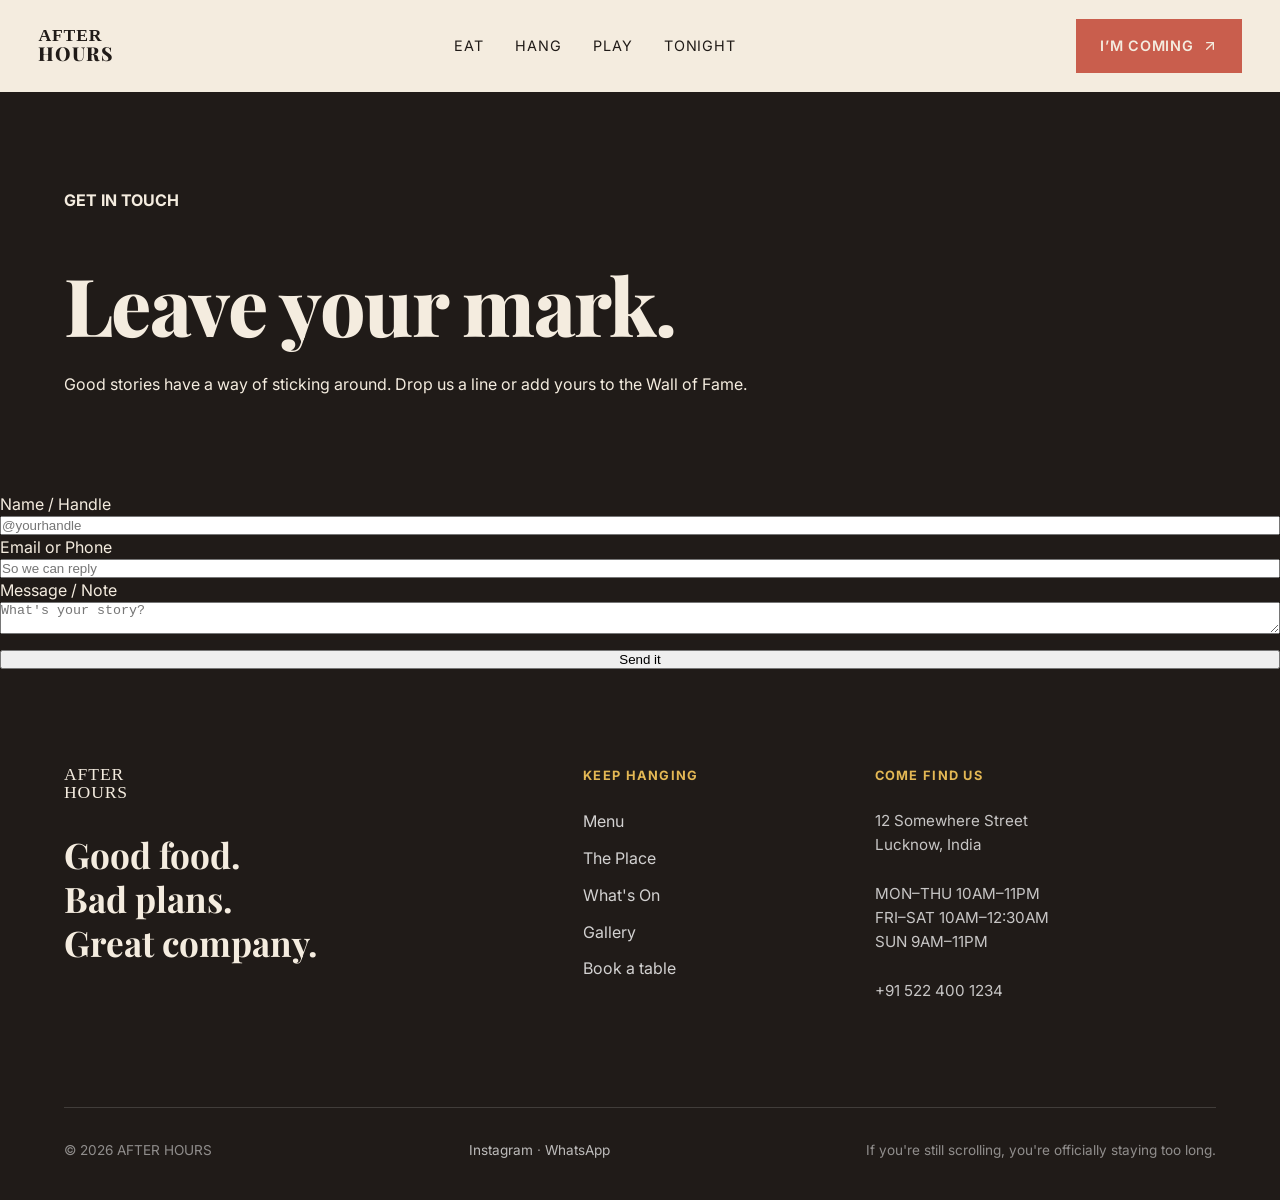
==== contact.html @ 11e53a4d "Initial commit" ====
<!DOCTYPE html>
<html lang="en">
<head>
  <meta charset="UTF-8">
  <meta name="viewport" content="width=device-width, initial-scale=1.0">
  <title>Contact | Midnight Vibes</title>
  <link rel="stylesheet" href="styles.css">
  <script src="components.js" defer></script>
  <script src="script.js" defer></script>
</head>
<body>

  <!-- Navigation -->
  <site-header></site-header>

  <!-- Header -->
  <section class="contact-header">
    <h4 class="section-title">GET IN TOUCH</h4>
    <h1>Leave your mark.</h1>
    <p>Good stories have a way of sticking around. Drop us a line or add yours to the Wall of Fame.</p>
  </section>

  <!-- Contact Form -->
  <div class="container">
    <form class="contact-form">
      <div class="form-group">
        <label for="name">Name / Handle</label>
        <input type="text" id="name" class="form-control" placeholder="@yourhandle" required>
      </div>
      
      <div class="form-group">
        <label for="contact-info">Email or Phone</label>
        <input type="text" id="contact-info" class="form-control" placeholder="So we can reply" required>
      </div>
      
      <div class="form-group">
        <label for="message">Message / Note</label>
        <textarea id="message" class="form-control" placeholder="What's your story?" required></textarea>
      </div>
      
      <button type="submit" class="btn btn-primary" style="width: 100%; margin-top: 1rem;">Send it</button>
    </form>
  </div>

  <!-- Footer -->
  <site-footer></site-footer>
</body>
</html>
---- styles.css ----
@import url('https://fonts.googleapis.com/css2?family=Inter:wght@400;500;600;700&family=Playfair+Display:ital,wght@0,400;0,600;0,800;1,400;1,600;1,800&family=Caveat:wght@600&display=swap');

:root {
  --bg-dark: #201b18;
  --bg-cream: #f4ecdf;
  --color-red: #c95e4d;
  --color-yellow: #e4b854;
  --text-light: #f4ecdf;
  --text-dark: #201b18;
  --text-muted-dark: #7a7065;
  --text-muted-light: #9e9185;

  --font-serif: 'Playfair Display', serif;
  --font-sans: 'Inter', sans-serif;
  --font-hand: 'Caveat', cursive;
}

* {
  box-sizing: border-box;
  margin: 0;
  padding: 0;
}

body {
  font-family: var(--font-sans);
  background-color: var(--bg-dark);
  color: var(--text-light);
  line-height: 1.5;
  overflow-x: hidden;
}

a {
  text-decoration: none;
  color: inherit;
}

/* Typography */
h1,
h2,
h3 {
  font-family: var(--font-serif);
  line-height: 1.1;
}

h1 {
  font-size: 5rem;
  letter-spacing: -0.02em;
  margin-bottom: 1.5rem;
  font-weight: 800;
}

h2 {
  font-size: 3.5rem;
  font-weight: 800;
}

em {
  color: var(--color-red);
  font-style: italic;
}

.eyebrow {
  font-family: var(--font-sans);
  font-size: 0.8rem;
  font-weight: 700;
  letter-spacing: 0.1em;
  text-transform: uppercase;
  margin-bottom: 1rem;
}

.eyebrow.yellow {
  color: var(--color-yellow);
}

/* Buttons */
.button {
  display: inline-flex;
  align-items: center;
  justify-content: center;
  gap: 0.5rem;
  padding: 1rem 1.5rem;
  font-weight: 600;
  font-size: 0.9rem;
  text-transform: uppercase;
  letter-spacing: 0.05em;
  transition: all 0.3s ease;
  cursor: pointer;
  border: none;
}

.button-red {
  background-color: var(--color-red);
  color: var(--text-light);
}

.button-red:hover {
  background-color: #a84b3d;
}

.button-yellow {
  background-color: var(--color-yellow);
  color: var(--text-dark);
}

.button-yellow:hover {
  background-color: #c99f43;
}

.button-outline {
  background-color: transparent;
  color: var(--text-light);
  border: 1px solid rgba(244, 236, 223, 0.3);
}

.button-outline:hover {
  border-color: var(--text-light);
}

.underlined-link {
  display: inline-flex;
  align-items: center;
  gap: 0.5rem;
  font-weight: 600;
  text-transform: uppercase;
  letter-spacing: 0.05em;
  border-bottom: 1px solid currentColor;
  padding-bottom: 0.2rem;
  margin-top: 1.5rem;
}

/* Reusable Components */
site-header,
site-footer {
  display: block;
  width: 100%;
}

/* Navigation */
.nav {
  display: flex;
  justify-content: space-between;
  align-items: center;
  padding: 1.2rem 3%;
  background-color: var(--bg-cream);
  color: var(--text-dark);

  top: 0;
  z-index: 100;
}

.logo {
  font-weight: 800;
  font-size: 1.1rem;
  line-height: 1;
  letter-spacing: 0.05em;
  font-family: serif;
}

.logo2 {
  font-weight: 1600;
  font-size: 1.2rem;
  line-height: 1;
  letter-spacing: 0.05em;
  font-family: var(--font-serif);
}

.nav-links {
  display: flex;
  gap: 2rem;
}

.nav-links a {
  font-size: 0.9rem;
  font-weight: 400;
  text-transform: uppercase;
  letter-spacing: 0.05em;
}

.nav-links a:hover {
  color: var(--color-red);
}

.mobile-toggle {
  display: none;
}

/* Sections */
section {
  padding: 6rem 5%;
}

.cream-section {
  background-color: var(--bg-cream);
  color: var(--text-dark);
}

.dark-section {
  background-color: var(--bg-dark);
  color: var(--text-light);
}

.section-title {
  margin-bottom: 3rem;
}

/* Hero Section */
.noticeboard-hero {
  display: grid;
  grid-template-columns: 1.2fr 1fr;
  gap: 4rem;
  align-items: center;
  position: relative;
  min-height: 90vh;
}

.hero-photo {
  position: relative;
  background: white;
  padding: 1rem;
  padding-bottom: 4rem;
  box-shadow: -15px 15px 0 var(--color-red);
  transform: rotate(-2deg);
}

.hero-photo img {
  width: 100%;
  height: 60vh;
  object-fit: cover;
  filter: grayscale(100%) contrast(1.2);
}

.scribble {
  font-family: var(--font-hand);
  color: var(--color-yellow);
  font-size: 2.5rem;
  position: absolute;
  top: 2rem;
  left: 2rem;
  transform: rotate(-10deg);
}

.receipt-sticker {
  position: absolute;
  top: 2rem;
  right: 2rem;
  background: var(--bg-cream);
  color: var(--text-dark);
  padding: 1rem;
  text-align: center;
  font-family: var(--font-sans);
  font-size: 0.8rem;
  font-weight: 600;
  box-shadow: 2px 2px 10px rgba(0, 0, 0, 0.2);
  transform: rotate(5deg);
}

.receipt-sticker b {
  font-family: var(--font-serif);
  font-size: 2rem;
  line-height: 1;
}

.hero-tape {
  position: absolute;
  bottom: 2rem;
  left: -2rem;
  background: var(--color-yellow);
  color: var(--text-dark);
  padding: 0.5rem 1rem;
  font-weight: 800;
  font-size: 0.8rem;
  transform: rotate(-3deg);
  box-shadow: 1px 1px 3px rgba(0, 0, 0, 0.3);
}

.hero-copy {
  position: relative;
}

.hero-sub {
  font-size: 1.2rem;
  color: var(--text-muted-light);
  margin-bottom: 2.5rem;
}

.hero-actions {
  display: flex;
  gap: 1rem;
  margin-bottom: 3rem;
}

.receipt-line {
  font-family: var(--font-serif);
  font-size: 1.35rem;
  color: var(--text-muted-light);
  border-top: 1px dashed var(--text-muted-light);
  border-bottom: 1px dashed var(--text-muted-light);
  padding: 1rem 0;
  line-height: 1.8;
}

.receipt-line b {
  color: var(--color-yellow);
}

.hero-scroll {
  position: absolute;
  bottom: 2rem;
  left: 5%;
  font-size: 0.75rem;
  font-weight: 700;
  letter-spacing: 0.1em;
  color: var(--color-red);
}

/* Cream Section: Place Now */
.physical-heading {
  position: relative;
  display: flex;
  align-items: flex-start;
  gap: 2rem;
}

.table-number {
  font-family: var(--font-serif);
  font-size: 5rem;
  font-weight: 800;
  color: var(--color-red);
  line-height: 1;
}

.sticker-tag {
  position: absolute;
  right: 0;
  top: 0;
  background: var(--color-yellow);
  color: var(--text-dark);
  padding: 0.6rem 1rem;
  font-family: var(--font-sans);
  font-size: 0.75rem;
  font-weight: 800;
  letter-spacing: 0.05em;
  line-height: 1.2;
  transform: rotate(-3deg);
  box-shadow: 3px 3px 0 var(--text-dark);
  border: 1.5px solid var(--text-dark);
  text-align: left;
  text-transform: uppercase;
}

.place-strip {
  position: relative;
  margin-top: 3rem;
  display: flex;
  align-items: stretch;
  border: 1.5px solid var(--text-dark);
  background: white;
  min-height: 480px;
}

.place-strip-photo {
  width: 62%;
  min-height: 480px;
}

.place-strip-photo img {
  width: 100%;
  height: 100%;
  object-fit: cover;
  filter: grayscale(100%) contrast(1.1);
  display: block;
}

.place-strip-card {
  position: absolute;
  right: 0;
  bottom: 0;
  width: 52%;
  background-color: var(--color-red);
  color: white;
  padding: 3.5rem 3rem 2.5rem;
  box-shadow: -10px -10px 30px rgba(0, 0, 0, 0.1);
  z-index: 2;
}

.place-strip-card p {
  font-family: var(--font-serif);
  font-size: 1.5rem;
  font-weight: 700;
  line-height: 1.35;
  margin-bottom: 3rem;
  color: white;
}

.place-card-link {
  display: flex;
  align-items: center;
  gap: 0.5rem;
  color: white;
  font-family: var(--font-sans);
  font-size: 0.8rem;
  font-weight: 800;
  letter-spacing: 0.05em;
  text-transform: uppercase;
  border-top: 1px solid rgba(255, 255, 255, 0.35);
  padding-top: 1.25rem;
  width: 100%;
  transition: opacity 0.2s ease;
}

.place-card-link:hover {
  opacity: 0.85;
}

@media (max-width: 900px) {
  .place-strip {
    flex-direction: column;
    border: none;
    min-height: auto;
  }

  .place-strip-photo {
    width: 100%;
    min-height: 320px;
  }

  .place-strip-card {
    position: relative;
    width: 100%;
    padding: 2.5rem 2rem;
  }
}

/* Dark Section: Pick Spot */
.mood-grid {
  display: grid;
  grid-template-columns: repeat(3, 1fr);
  gap: 2rem;
}

.mood {
  position: relative;
  overflow: hidden;
  border-radius: 16px;
  border: 1px solid rgba(244, 236, 223, 0.15);
  min-height: 380px;
  display: flex;
  flex-direction: column;
  justify-content: flex-end;
  transition: all 0.4s cubic-bezier(0.16, 1, 0.3, 1);
  box-shadow: 0 10px 30px rgba(0, 0, 0, 0.5);
  cursor: pointer;
}

.mood-bg {
  position: absolute;
  inset: 0;
  background-image: var(--spot-bg);
  background-size: cover;
  background-position: center;
  transition: transform 0.6s cubic-bezier(0.16, 1, 0.3, 1), filter 0.4s ease;
  filter: brightness(0.6) saturate(1.1);
}

.mood-overlay {
  position: absolute;
  inset: 0;
  background: linear-gradient(180deg,
      rgba(18, 16, 15, 0.25) 0%,
      rgba(18, 16, 15, 0.75) 50%,
      rgba(18, 16, 15, 0.95) 100%);
  transition: background 0.4s ease;
}

.mood:hover {
  border-color: var(--color-red);
  transform: translateY(-8px);
  box-shadow: 0 20px 45px rgba(224, 60, 49, 0.3), 0 0 25px rgba(224, 60, 49, 0.2);
}

.mood:hover .mood-bg {
  transform: scale(1.08);
  filter: brightness(0.75) saturate(1.25);
}

.mood:hover .mood-overlay {
  background: linear-gradient(180deg,
      rgba(18, 16, 15, 0.15) 0%,
      rgba(18, 16, 15, 0.65) 45%,
      rgba(18, 16, 15, 0.92) 100%);
}

.mood-content {
  position: relative;
  z-index: 2;
  padding: 3rem 2rem 2rem;
  display: flex;
  flex-direction: column;
  height: 100%;
  justify-content: flex-end;
}

.spot-mark {
  font-family: var(--font-serif);
  font-size: 3.5rem;
  font-weight: 700;
  color: var(--color-yellow);
  position: absolute;
  top: 1.2rem;
  right: 1.5rem;
  opacity: 0.85;
  text-shadow: 0 2px 10px rgba(0, 0, 0, 0.8);
  line-height: 1;
}

.mood h3 {
  font-size: 1.75rem;
  margin-bottom: 0.75rem;
  color: var(--text-light);
  font-family: var(--font-serif);
  text-shadow: 0 2px 8px rgba(0, 0, 0, 0.8);
}

.mood p {
  color: rgba(244, 236, 223, 0.85);
  margin-bottom: 1.75rem;
  font-size: 0.95rem;
  line-height: 1.5;
  min-height: unset;
  text-shadow: 0 1px 4px rgba(0, 0, 0, 0.9);
}

.text-link {
  font-weight: 700;
  font-size: 0.85rem;
  text-transform: uppercase;
  letter-spacing: 0.08em;
  color: var(--color-yellow);
  display: inline-flex;
  align-items: center;
  gap: 0.5rem;
  transition: all 0.3s ease;
  text-shadow: 0 1px 4px rgba(0, 0, 0, 0.9);
}

.mood:hover .text-link svg {
  transform: translateX(6px);
}

/* Cream Section: Menu Feature */
.menu-feature {
  padding: 6rem 5%;
}

.menu-intro-row {
  display: flex;
  justify-content: space-between;
  align-items: flex-start;
  margin-bottom: 4rem;
}

.receipt-note-paper {
  background: #fdfbf7;
  padding: 1.5rem 2rem;
  box-shadow: 4px 6px 20px rgba(0, 0, 0, 0.06);
  transform: rotate(-3deg);
  border: 1px solid rgba(32, 27, 24, 0.08);
  font-family: var(--font-hand);
  font-size: 1.3rem;
  color: var(--text-dark);
  line-height: 1.5;
  min-width: 220px;
}

.receipt-note-paper p {
  margin-bottom: 0.3rem;
}

.receipt-note-total {
  font-family: var(--font-sans);
  font-size: 0.8rem;
  font-weight: 800;
  border-top: 1px dashed rgba(32, 27, 24, 0.2);
  padding-top: 0.5rem;
  margin-top: 0.5rem;
  letter-spacing: 0.05em;
}

.dish-grid {
  display: grid;
  grid-template-columns: repeat(4, 1fr);
  gap: 2rem;
  align-items: flex-start;
  margin-bottom: 4rem;
}

.dish-0 {
  margin-top: 0;
}

.dish-1 {
  margin-top: 4rem;
}

.dish-2 {
  margin-top: -1rem;
}

.dish-3 {
  margin-top: 5rem;
}

.dish {
  display: flex;
  flex-direction: column;
  color: var(--text-dark);
  text-decoration: none;
  transition: transform 0.3s ease;
}

.dish:hover {
  transform: translateY(-5px);
}

.dish-photo {
  position: relative;
  height: 260px;
  width: 100%;
  margin-bottom: 1.2rem;
  overflow: hidden;
  border: 1px solid rgba(32, 27, 24, 0.1);
}

.dish-photo img {
  width: 100%;
  height: 100%;
  object-fit: cover;
  display: block;
}

.dish-photo img.grayscale {
  filter: grayscale(100%);
}

.dish-num {
  position: absolute;
  top: 0.6rem;
  left: 0.6rem;
  background: var(--color-yellow);
  color: var(--text-dark);
  font-family: var(--font-sans);
  font-size: 0.75rem;
  font-weight: 800;
  padding: 0.3rem 0.6rem;
  z-index: 2;
  border: 1px solid var(--text-dark);
}

.dish-meta {
  display: flex;
  justify-content: space-between;
  align-items: baseline;
  margin-bottom: 0.4rem;
}

.dish-meta h3 {
  font-family: var(--font-serif);
  font-size: 1.15rem;
  font-weight: 800;
  text-transform: uppercase;
  margin: 0;
  color: var(--text-dark);
}

.dish-meta strong {
  font-family: var(--font-sans);
  font-size: 0.9rem;
  font-weight: 700;
}

.dish-info p {
  color: var(--text-muted-dark);
  font-size: 0.85rem;
  font-style: italic;
  margin-bottom: 0.8rem;
}

.dish-arrow {
  color: var(--color-red);
  font-weight: 700;
  font-size: 1.1rem;
}

@media (max-width: 1024px) {
  .dish-grid {
    grid-template-columns: repeat(2, 1fr);
  }

  .dish-0,
  .dish-1,
  .dish-2,
  .dish-3 {
    margin-top: 0;
  }
}

.dish-meta h3 {
  font-family: var(--font-sans);
  font-size: 1.1rem;
  font-weight: 700;
}

.dish-meta strong {
  font-weight: 700;
  color: var(--color-red);
}

.dish p {
  color: var(--text-muted-dark);
  font-size: 0.9rem;
  margin-bottom: 1rem;
}

.dish-arrow {
  color: var(--color-yellow);
  font-weight: 700;
  font-size: 1.2rem;
  position: absolute;
  top: 1rem;
  right: 1rem;
  opacity: 0;
  transition: opacity 0.3s ease;
}

.dish:hover .dish-arrow {
  opacity: 1;
}

/* Dark Section: Table Story */
.table-story {
  display: grid;
  grid-template-columns: 1fr 1.2fr;
  gap: 4rem;
  align-items: center;
}

.table-photo {
  position: relative;
}

.table-photo img {
  width: 100%;
  height: 500px;
  object-fit: cover;
  filter: grayscale(100%);
  border: 1px solid rgba(244, 236, 223, 0.2);
}

.table-labels {
  position: absolute;
  top: 0;
  left: -2rem;
  display: flex;
  flex-direction: column;
  gap: 1rem;
  transform: rotate(-2deg);
}

.table-labels span {
  background: var(--color-yellow);
  color: var(--text-dark);
  padding: 0.5rem 1rem;
  font-weight: 800;
  font-size: 0.75rem;
  text-transform: uppercase;
  box-shadow: 2px 2px 0 var(--color-red);
}

/* Tonight Strip */
.tonight-strip {
  background-color: var(--color-red);
  color: var(--text-light);
  display: flex;
  justify-content: space-between;
  align-items: center;
  padding: 4rem 5%;
  flex-wrap: wrap;
  gap: 2rem;
}

.tonight-strip .eyebrow {
  color: var(--text-dark);
}

.tonight-list {
  display: flex;
  gap: 3rem;
}

.tonight-list span {
  display: flex;
  flex-direction: column;
  font-size: 0.9rem;
}

.tonight-list b {
  font-size: 1.2rem;
  font-family: var(--font-serif);
  margin-bottom: 0.2rem;
}

/* Yellow Section / People Section */
.yellow-section {
  background-color: var(--color-yellow);
  color: var(--text-dark);
}

.people-section {
  display: grid;
  grid-template-columns: 1fr 1.4fr;
  gap: 3rem;
  align-items: center;
  padding: 4rem 5%;
  position: relative;
  min-height: 420px;
}

.people-copy h2 {
  font-size: 3.8rem;
  margin-bottom: 1rem;
}

.people-copy p {
  font-size: 1rem;
  color: rgba(32, 27, 24, 0.8);
  margin-bottom: 1.5rem;
  max-width: 360px;
}

.notes-wall {
  position: relative;
  display: grid;
  grid-template-columns: 1fr 1fr;
  gap: 1rem;
  min-height: 300px;
  align-items: start;
}

.note {
  position: relative;
  padding: 1.2rem 1.4rem;
  width: 220px;
  min-height: 135px;
  box-shadow: 4px 6px 15px rgba(0, 0, 0, 0.12);
  transition: box-shadow 0.2s ease;
  cursor: grab;
  user-select: none;
  display: flex;
  flex-direction: column;
  justify-content: space-between;
}

.note:active {
  cursor: grabbing;
  z-index: 30 !important;
  box-shadow: 8px 12px 25px rgba(0, 0, 0, 0.2);
}

.note b {
  font-family: var(--font-sans);
  font-size: 0.75rem;
  font-weight: 800;
  letter-spacing: 0.05em;
  text-transform: uppercase;
  display: block;
  margin-bottom: 0.5rem;
}

.note span {
  font-family: var(--font-hand);
  font-size: 1.3rem;
  line-height: 1.25;
}

.note-red {
  background: var(--color-red);
  color: white;
  transform: rotate(-3deg);
  grid-column: 1;
}

.note-green {
  background: #74816c;
  color: white;
  transform: rotate(2deg);
  grid-column: 1;
  margin-left: 50px;
  margin-top: -15px;
}

.note-cream {
  background: #f7f4ee;
  color: var(--text-dark);
  transform: rotate(-2deg);
  grid-column: 2;
  margin-left: 30px;
  margin-top: -10px;
}

.note-dark {
  background: var(--bg-dark);
  color: white;
  transform: rotate(3deg);
  grid-column: 2;
  margin-left: 10px;
  margin-top: -25px;
}

/* CTA Section: Still Here */
.cta-section {
  text-align: center;
  padding: 7rem 5%;
  background-color: var(--bg-dark);
  color: var(--text-light);
}

.cta-content {
  max-width: 600px;
  margin: 0 auto;
}

.cta-content h2 {
  font-size: 4.5rem;
  margin-bottom: 2.5rem;
  line-height: 1.1;
}

.cta-button {
  display: inline-flex;
  align-items: center;
  gap: 0.5rem;
  padding: 1rem 2.2rem;
  font-weight: 800;
  letter-spacing: 0.05em;
  font-size: 0.85rem;
  background-color: var(--color-yellow);
  color: var(--text-dark);
  text-transform: uppercase;
  transition: transform 0.2s ease, background-color 0.2s ease;
}

.cta-button:hover {
  transform: translateY(-2px);
  background-color: #ebd169;
}

/* Page Intro */
.page-intro {
  background-color: var(--bg-dark);
  color: var(--text-light);
  padding: 6rem 5% 3.5rem;
}

.page-intro h1 {
  font-size: 4.5rem;
  line-height: 1.1;
  margin-bottom: 0;
}

/* Page Body */
.page-body {
  background-color: var(--bg-cream);
  color: var(--text-dark);
  padding: 4rem 5%;
  position: relative;
}

/* Menu Receipt */
.menu-receipt {
  position: absolute;
  top: -2rem;
  left: 5%;
  background: white;
  color: var(--color-red);
  font-family: var(--font-sans);
  font-weight: 700;
  font-size: 1.2rem;
  padding: 1.5rem 2rem;
  transform: rotate(-2deg);
  box-shadow: 0 10px 30px rgba(0, 0, 0, 0.1);
  z-index: 10;
}

.menu-receipt span {
  font-size: 0.7rem;
  letter-spacing: 0.05em;
  font-weight: 600;
}

/* Filter Row */
.filter-row {
  display: flex;
  gap: 1rem;
  flex-wrap: wrap;
  margin-top: 4rem;
  margin-bottom: 3rem;
}

.filter-row button {
  background: transparent;
  border: 1px solid rgba(32, 27, 24, 0.1);
  padding: 0.8rem 1.5rem;
  font-family: var(--font-sans);
  font-size: 0.85rem;
  font-weight: 600;
  text-transform: uppercase;
  letter-spacing: 0.05em;
  color: var(--text-muted-dark);
  cursor: pointer;
  transition: all 0.3s ease;
}

.filter-row button:hover {
  border-color: var(--color-red);
  color: var(--color-red);
}

.filter-row button.active {
  background: var(--color-red);
  border-color: var(--color-red);
  color: white;
}

/* Full Menu Grid */
.full-menu-grid {
  display: grid;
  grid-template-columns: repeat(4, 1fr);
  gap: 2rem;
}

.menu-item {
  display: flex;
  flex-direction: column;
}

.menu-item-art {
  height: 350px;
  margin-bottom: 1.5rem;
  position: relative;
  display: flex;
  align-items: center;
  justify-content: center;
  text-align: center;
  overflow: hidden;
}

.menu-photo-0 {
  background-image: url('assets/dish1.jpg');
  background-size: cover;
  background-position: center;
  filter: grayscale(100%);
}

.menu-photo-0::before {
  content: '';
  position: absolute;
  inset: 0;
  background: rgba(32, 27, 24, 0.6);
}

.menu-photo-1 {
  background-image: url('assets/dish2.jpg');
  background-size: cover;
  background-position: center;
  filter: grayscale(100%);
}

.menu-photo-1::before {
  content: '';
  position: absolute;
  inset: 0;
  background: rgba(32, 27, 24, 0.4);
}

.menu-photo-2 {
  background-color: #74816c;
}

.menu-photo-3 {
  background-color: #211d1a;
}

.menu-photo-label {
  font-family: var(--font-sans);
  font-size: 4rem;
  font-weight: 700;
  color: white;
  line-height: 1;
  text-transform: uppercase;
  word-break: break-word;
  padding: 1rem;
  position: relative;
  z-index: 2;
  text-align: left;
  width: 100%;
}

.menu-item p {
  color: var(--text-muted-dark);
  font-size: 0.9rem;
  font-style: italic;
  margin-bottom: 0.5rem;
}

.veg {
  font-size: 0.75rem;
  font-weight: 600;
  color: #74816c;
  text-transform: uppercase;
  letter-spacing: 0.05em;
}

@media (max-width: 1024px) {
  .full-menu-grid {
    grid-template-columns: repeat(2, 1fr);
  }
}

@media (max-width: 768px) {
  .page-intro h1 {
    font-size: 4rem;
  }

  .full-menu-grid {
    grid-template-columns: 1fr;
  }
}

/* The Place Page */
.hang-intro {
  display: grid;
  grid-template-columns: 1.2fr 1fr;
  gap: 4rem;
  align-items: center;
  margin-bottom: 6rem;
}

.hang-photo {
  position: relative;
}

.hang-photo img {
  width: 100%;
  height: 500px;
  object-fit: cover;
  filter: grayscale(100%) contrast(1.2);
  display: block;
  position: relative;
  z-index: 2;
}

.hang-photo::after {
  content: '';
  position: absolute;
  top: 2rem;
  left: -2rem;
  width: 100%;
  height: 100%;
  border: 1px solid var(--color-red);
  z-index: 1;
}

.hang-note {
  background: var(--color-yellow);
  padding: 4rem;
  color: var(--text-dark);
  transform: rotate(2deg);
  position: relative;
  z-index: 3;
  box-shadow: 10px 10px 30px rgba(0, 0, 0, 0.1);
  margin-left: -4rem;
}

.hang-note .scribble {
  color: var(--color-red);
  position: static;
  display: block;
  transform: none;
  font-size: 2.5rem;
  margin-bottom: 1.5rem;
}

.hang-note p {
  font-family: var(--font-serif);
  font-size: 1.5rem;
  font-weight: 600;
  line-height: 1.3;
  margin-bottom: 3rem;
}

.mini-receipt {
  background: white;
  padding: 1.5rem;
  font-family: var(--font-sans);
  font-size: 0.8rem;
  letter-spacing: 0.05em;
  transform: rotate(-3deg);
  box-shadow: 2px 2px 10px rgba(0, 0, 0, 0.05);
  line-height: 1.8;
}

.mini-receipt b {
  color: var(--color-red);
  font-size: 0.9rem;
}

.mini-receipt small {
  font-family: var(--font-hand);
  font-size: 1.1rem;
  color: var(--text-muted-dark);
  text-transform: none;
  letter-spacing: normal;
}

.hang-spots {
  display: grid;
  grid-template-columns: 1fr 1fr;
  border-top: 1px solid rgba(32, 27, 24, 0.1);
}

.hang-spot {
  display: flex;
  align-items: center;
  padding: 4rem 3rem;
  gap: 2rem;
  position: relative;
  border-bottom: 1px solid rgba(32, 27, 24, 0.1);
  transition: all 0.3s ease;
  cursor: pointer;
}

.hang-spot:nth-child(odd) {
  border-right: 1px solid rgba(32, 27, 24, 0.1);
}

.hang-spot-0 {
  background-color: var(--bg-cream);
}

.hang-spot-1 {
  background-color: var(--color-yellow);
}

.hang-spot-2 {
  background-color: var(--bg-cream);
}

.hang-spot-3 {
  background-color: #74816c;
  color: white;
}

.hang-spot:hover {
  transform: translateY(-5px);
  box-shadow: 0 10px 20px rgba(0, 0, 0, 0.05);
  z-index: 2;
}

.spot-number {
  font-family: var(--font-serif);
  font-size: 4rem;
  font-weight: 800;
  color: var(--color-red);
  line-height: 1;
}

.hang-spot div {
  flex-grow: 1;
}

.hang-spot h3 {
  font-family: var(--font-serif);
  font-size: 1.5rem;
  margin-bottom: 0.5rem;
}

.hang-spot p {
  font-size: 0.9rem;
  margin-bottom: 1.5rem;
  opacity: 0.8;
}

.hang-spot .eyebrow {
  margin-bottom: 0;
  font-size: 0.75rem;
}

.hang-spot svg {
  color: var(--color-red);
}

@media (max-width: 768px) {
  .hang-intro {
    grid-template-columns: 1fr;
    gap: 2rem;
  }

  .hang-note {
    margin-left: 0;
  }

  .hang-spots {
    grid-template-columns: 1fr;
  }

  .hang-spot:nth-child(odd) {
    border-right: none;
  }
}

/* Play / Tonight Pages */
.tonight-board {
  background: white;
  max-width: 960px;
  margin: 0 auto 3rem;
  box-shadow: 10px 10px 0 var(--color-red);
  position: relative;
  border: 1.5px solid var(--text-dark);
}

.board-header {
  background: var(--color-yellow);
  padding: 1.25rem 2.5rem;
  display: flex;
  justify-content: space-between;
  align-items: center;
  border-bottom: 1.5px solid var(--text-dark);
}

.board-header span {
  font-family: var(--font-sans);
  font-size: 0.75rem;
  font-weight: 800;
  letter-spacing: 0.1em;
  color: var(--text-dark);
}

.board-header b {
  color: var(--color-red);
  font-size: 0.75rem;
  letter-spacing: 0.05em;
  font-weight: 700;
}

.board-events {
  padding: 0 2.5rem;
}

.board-event {
  display: flex;
  align-items: center;
  padding: 1.75rem 0;
  border-bottom: 1px dashed rgba(32, 27, 24, 0.25);
  gap: 2rem;
}

.board-event:last-child {
  border-bottom: none;
}

.event-day {
  color: var(--color-red);
  font-weight: 700;
  font-size: 0.85rem;
  letter-spacing: 0.1em;
  width: 60px;
}

.board-event div {
  flex-grow: 1;
}

.board-event h3 {
  font-family: var(--font-serif);
  font-size: 1.6rem;
  margin-bottom: 0.25rem;
  color: var(--text-dark);
}

.board-event p {
  color: var(--text-muted-dark);
  font-size: 0.85rem;
  margin: 0;
}

.event-time {
  font-weight: 700;
  font-size: 0.85rem;
  color: var(--color-red);
  width: 60px;
  text-align: right;
}

.event-save {
  background: transparent;
  border: none;
  cursor: pointer;
  color: var(--text-dark);
  font-weight: 700;
  font-size: 0.8rem;
  border-bottom: 1.5px solid currentColor;
  padding-bottom: 0.15rem;
  width: auto;
  min-width: 70px;
  display: inline-flex;
  align-items: center;
  justify-content: flex-end;
  gap: 0.3rem;
  text-transform: uppercase;
}

.tonight-footnote {
  max-width: 960px;
  margin: 0 auto;
  display: flex;
  align-items: center;
  justify-content: space-between;
  padding-top: 2rem;
  position: relative;
}

.footnote-sticker {
  background: var(--color-yellow);
  color: var(--text-dark);
  padding: 0.6rem 1rem;
  font-family: var(--font-sans);
  font-size: 0.75rem;
  font-weight: 800;
  line-height: 1.3;
  letter-spacing: 0.05em;
  transform: rotate(-3deg);
  box-shadow: 2px 2px 6px rgba(0, 0, 0, 0.12);
  display: inline-block;
  text-transform: uppercase;
}

.tonight-footnote .scribble {
  color: var(--color-red);
  font-size: 1.8rem;
  position: relative;
  top: auto;
  left: auto;
  transform: rotate(-2deg);
}

@media (max-width: 768px) {
  .board-event {
    flex-wrap: wrap;
    gap: 1rem;
  }

  .event-day {
    width: 100%;
  }

  .event-time {
    text-align: left;
    width: auto;
  }

  .event-save {
    margin-left: auto;
  }

  .tonight-footnote {
    flex-direction: column;
    gap: 2rem;
    align-items: flex-start;
  }

  .tonight-footnote .scribble {
    position: static;
  }
}

/* Booking Page */
.booking-container {
  max-width: 800px;
  margin: 0 auto;
}

.booking-form {
  display: flex;
  flex-direction: column;
  gap: 3rem;
}

.form-row {
  display: grid;
  grid-template-columns: 1fr 1fr;
  gap: 3rem;
}

.form-group {
  display: flex;
  flex-direction: column;
}

.form-group .eyebrow {
  margin-bottom: 1rem;
}

.booking-form input,
.booking-form select,
.booking-form textarea {
  background: transparent;
  border: none;
  border-bottom: 1px solid rgba(32, 27, 24, 0.4);
  padding: 1rem 0;
  font-family: var(--font-sans);
  font-size: 1.2rem;
  font-weight: 500;
  color: var(--text-dark);
  outline: none;
  transition: border-color 0.3s ease;
  width: 100%;
}

.booking-form input:focus,
.booking-form select:focus,
.booking-form textarea:focus {
  border-bottom-color: var(--color-red);
}

.booking-form input::placeholder,
.booking-form textarea::placeholder {
  color: rgba(32, 27, 24, 0.4);
}

.booking-form textarea {
  resize: vertical;
  min-height: 100px;
}

.form-submit {
  width: 100%;
  justify-content: center;
  margin-top: 1rem;
}

.booking-success {
  text-align: center;
  padding: 4rem 2rem;
  background: white;
  border: 1px solid var(--color-red);
  box-shadow: 10px 10px 0 var(--color-red);
}

.booking-success h2 {
  font-size: 3rem;
  margin-bottom: 1rem;
}

.booking-success p {
  margin-bottom: 2rem;
  font-size: 1.2rem;
}

@media (max-width: 768px) {
  .form-row {
    grid-template-columns: 1fr;
    gap: 3rem;
  }
}

/* Footer */
footer {
  background-color: var(--bg-dark);
  color: var(--text-light);
  padding: 6rem 5% 2.5rem;
}

.footer-top {
  display: grid;
  grid-template-columns: 2fr 1fr 1.5fr;
  gap: 4rem;
  margin-bottom: 5rem;
}

.brand-col .logo {
  color: var(--text-light);
}

.brand-col .logo span {
  color: var(--text-light);
}

.footer-tagline {
  font-family: var(--font-serif);
  font-size: 2.2rem;
  font-weight: 700;
  line-height: 1.25;
  color: var(--text-light);
  margin-top: 2rem;
}

.footer-col .eyebrow {
  display: block;
  margin-bottom: 1.5rem;
  font-size: 0.8rem;
  letter-spacing: 0.1em;
}

.footer-col a {
  display: block;
  margin-bottom: 0.8rem;
  font-weight: 400;
  color: rgba(255, 255, 255, 0.8);
  transition: color 0.2s ease;
}

.footer-col a:hover {
  color: var(--color-yellow);
}

.address-block p {
  color: rgba(255, 255, 255, 0.75);
  font-size: 0.95rem;
  line-height: 1.6;
  margin-bottom: 1.5rem;
}

.footer-bottom {
  display: flex;
  justify-content: space-between;
  align-items: center;
  border-top: 1px solid rgba(255, 255, 255, 0.15);
  padding-top: 2rem;
  font-size: 0.85rem;
  color: rgba(255, 255, 255, 0.5);
}

.footer-social-links a {
  display: inline;
  color: rgba(255, 255, 255, 0.7);
  transition: color 0.2s ease;
}

/* Gallery Page */
.gallery-full-grid {
  display: grid;
  grid-template-columns: repeat(3, 1fr);
  gap: 2.5rem;
  max-width: 1200px;
  margin: 0 auto;
}

.gallery-card {
  position: relative;
  margin: 0;
  height: 380px;
  overflow: hidden;
}

.gallery-card img {
  width: 100%;
  height: 100%;
  object-fit: cover;
  display: block;
}

.gallery-card figcaption {
  position: absolute;
  left: 1rem;
  bottom: 1rem;
  background: white;
  color: var(--text-dark);
  font-family: var(--font-sans);
  font-size: 0.7rem;
  font-weight: 800;
  letter-spacing: 0.08em;
  padding: 0.4rem 0.8rem;
  text-transform: uppercase;
  z-index: 2;
  box-shadow: 2px 2px 8px rgba(0, 0, 0, 0.15);
}

@media (max-width: 1024px) {
  .gallery-full-grid {
    grid-template-columns: repeat(2, 1fr);
  }
}

@media (max-width: 768px) {
  .gallery-full-grid {
    grid-template-columns: 1fr;
  }
}

/* Responsiveness */
@media (max-width: 768px) {
  .noticeboard-hero {
    grid-template-columns: 1fr;
  }

  .place-strip {
    grid-template-columns: 1fr;
  }

  .mood-grid {
    grid-template-columns: 1fr;
  }

  .footer-top {
    grid-template-columns: 1fr;
  }

  h1 {
    font-size: 3.5rem;
  }

  h2 {
    font-size: 2.5rem;
  }

  .nav-links,
  .nav-book {
    display: none;
  }

  .mobile-toggle {
    display: block;
    background: transparent;
    border: none;
    cursor: pointer;
  }
}

/* Scroll Animations & Parallax (Modern Web Skills) */
@media (prefers-reduced-motion: no-preference) {
  /* Subtle reveal for sections */
  @keyframes reveal-section {
    from {
      opacity: 0;
      transform: translateY(40px);
    }
    to {
      opacity: 1;
      transform: translateY(0);
    }
  }

  section:not(.hero) {
    animation: reveal-section linear both;
    animation-timeline: view();
    animation-range: entry 5% cover 20%;
  }

  /* Parallax for images (using object-position) */
  @keyframes object-parallax {
    from {
      object-position: 50% 0%;
    }
    to {
      object-position: 50% 100%;
    }
  }

  .hero-photo img,
  .place-strip-photo img,
  .table-photo img,
  .gallery-card img,
  .dish-photo img {
    animation: object-parallax linear both;
    animation-timeline: view();
    animation-range: entry-crossing 0% exit-crossing 100%;
  }

  /* Parallax for background images */
  @keyframes bg-parallax {
    from {
      background-position: 50% 0%;
    }
    to {
      background-position: 50% 100%;
    }
  }

  .mood-bg {
    animation: bg-parallax linear both;
    animation-timeline: view();
    animation-range: entry-crossing 0% exit-crossing 100%;
  }

  /* Staggered slide in for elements in a grid */
  @keyframes slide-in-up {
    from {
      opacity: 0;
      transform: translateY(40px);
    }
    to {
      opacity: 1;
      transform: translateY(0);
    }
  }

  .dish,
  .mood,
  .note {
    animation: slide-in-up linear both;
    animation-timeline: view();
    animation-range: entry 10% cover 25%;
  }

  /* Hero Parallax Scroll */
  @keyframes hero-float {
    from {
      transform: rotate(-2deg) translateY(0px);
    }
    to {
      transform: rotate(-4deg) translateY(-60px);
    }
  }

  .hero-photo {
    animation: hero-float linear both;
    animation-timeline: scroll(root);
    animation-range: 0 800px;
  }
}
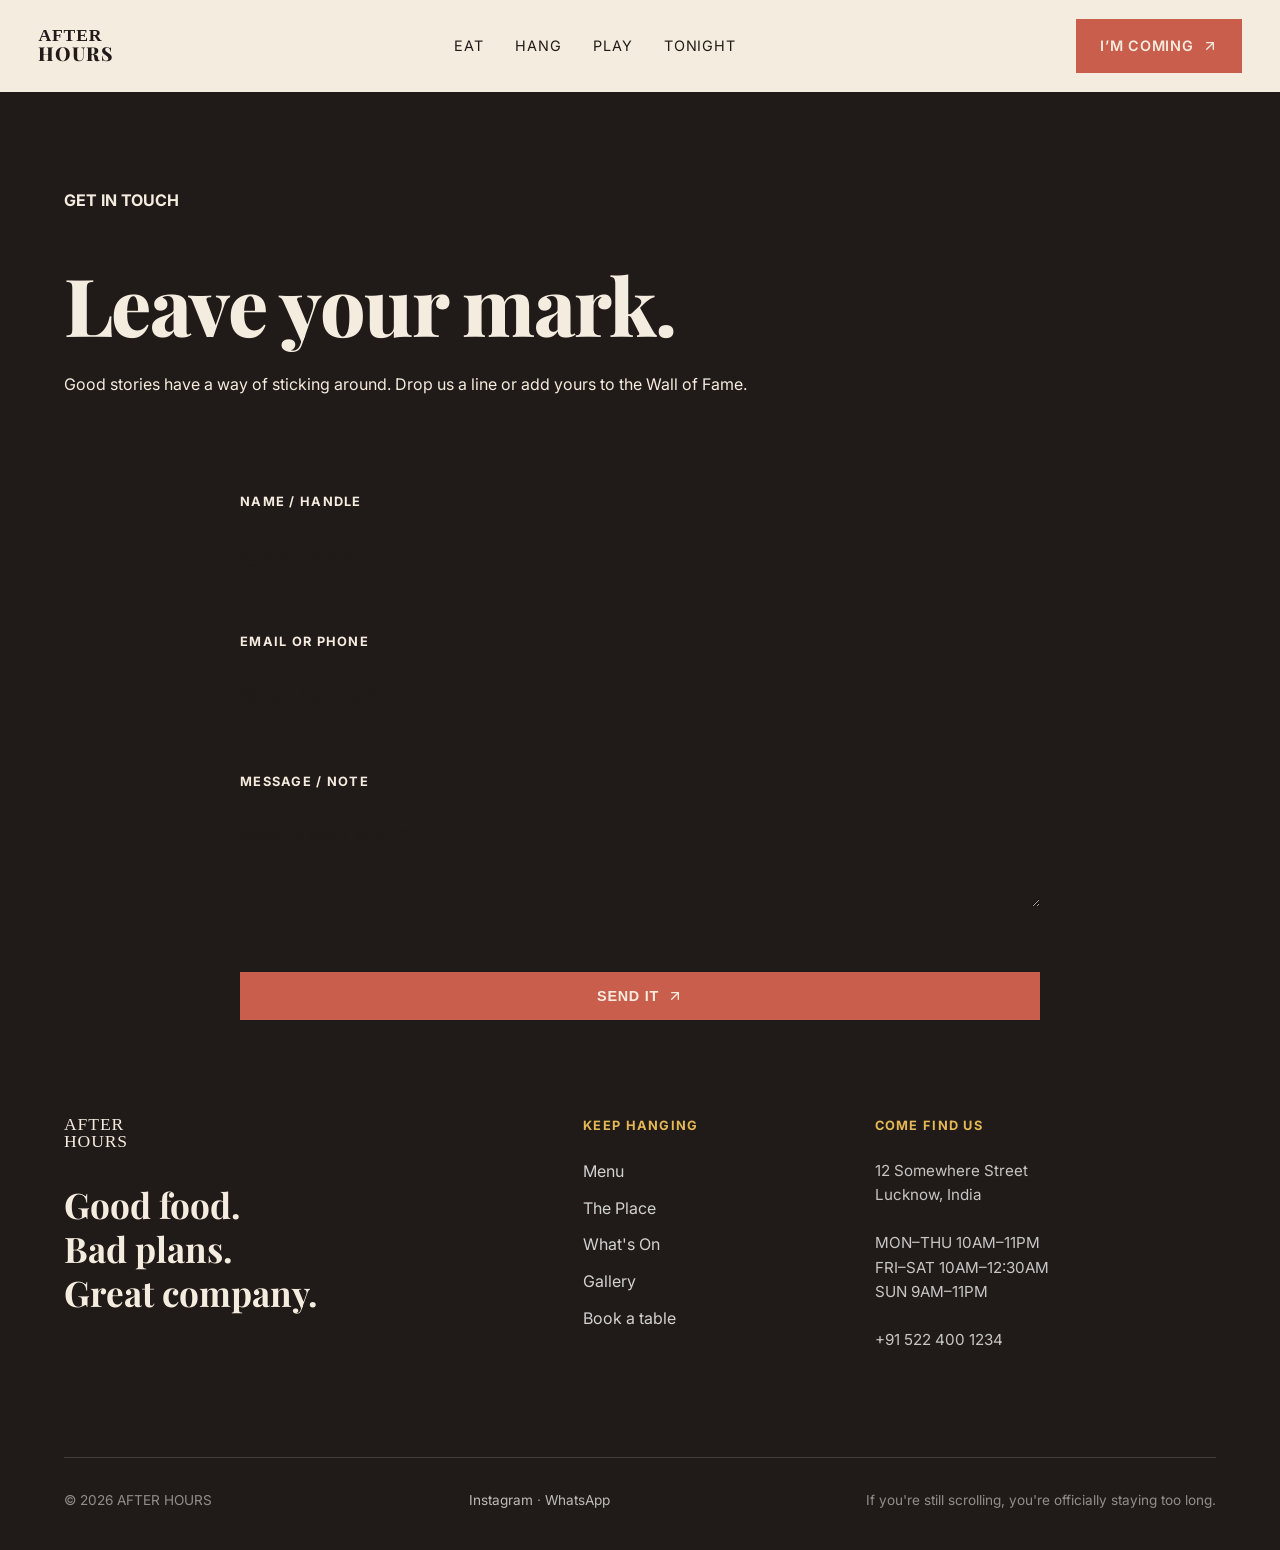
==== commit d0c7db6d: "Fix unstyled contact form" ====
--- a/contact.html
+++ b/contact.html
@@ -21,24 +21,31 @@
   </section>
 
   <!-- Contact Form -->
-  <div class="container">
-    <form class="contact-form">
+  <div class="container booking-container">
+    <form class="booking-form contact-form">
       <div class="form-group">
-        <label for="name">Name / Handle</label>
-        <input type="text" id="name" class="form-control" placeholder="@yourhandle" required>
+        <label for="name" class="eyebrow">Name / Handle</label>
+        <input type="text" id="name" name="name" placeholder="@yourhandle" required>
       </div>
       
       <div class="form-group">
-        <label for="contact-info">Email or Phone</label>
-        <input type="text" id="contact-info" class="form-control" placeholder="So we can reply" required>
+        <label for="contact-info" class="eyebrow">Email or Phone</label>
+        <input type="text" id="contact-info" name="contact-info" placeholder="So we can reply" required>
       </div>
       
       <div class="form-group">
-        <label for="message">Message / Note</label>
-        <textarea id="message" class="form-control" placeholder="What's your story?" required></textarea>
+        <label for="message" class="eyebrow">Message / Note</label>
+        <textarea id="message" name="message" placeholder="What's your story?" required></textarea>
       </div>
       
-      <button type="submit" class="btn btn-primary" style="width: 100%; margin-top: 1rem;">Send it</button>
+      <button type="submit" class="button button-red form-submit">
+        Send it
+        <svg xmlns="http://www.w3.org/2000/svg" width="16" height="16" viewBox="0 0 24 24" fill="none"
+          stroke="currentColor" stroke-width="2" stroke-linecap="round" stroke-linejoin="round">
+          <path d="M7 17L17 7"></path>
+          <path d="M7 7h10v10"></path>
+        </svg>
+      </button>
     </form>
   </div>
 
--- a/styles.css
+++ b/styles.css
@@ -1701,6 +1701,7 @@
 @media (max-width: 768px) {
   .noticeboard-hero {
     grid-template-columns: 1fr;
+    gap: 2rem;
   }
 
   .place-strip {
@@ -1713,6 +1714,13 @@
 
   .footer-top {
     grid-template-columns: 1fr;
+    gap: 2rem;
+  }
+
+  .footer-bottom {
+    flex-direction: column;
+    gap: 1.5rem;
+    align-items: flex-start;
   }
 
   h1 {
@@ -1721,6 +1729,10 @@
 
   h2 {
     font-size: 2.5rem;
+  }
+
+  section {
+    padding: 4rem 5%;
   }
 
   .nav-links,
@@ -1733,6 +1745,105 @@
     background: transparent;
     border: none;
     cursor: pointer;
+    color: var(--text-dark);
+  }
+
+  site-header {
+    position: relative;
+    display: block;
+  }
+
+  .mobile-menu {
+    position: absolute;
+    top: 100%;
+    left: 0;
+    width: 100%;
+    background-color: var(--bg-cream);
+    padding: 2rem 5%;
+    display: flex;
+    flex-direction: column;
+    gap: 1.5rem;
+    box-shadow: 0 10px 30px rgba(0,0,0,0.15);
+    z-index: 99;
+    border-top: 1px solid rgba(32, 27, 24, 0.1);
+  }
+
+  .mobile-menu a {
+    display: block;
+    padding: 0.5rem 0;
+    font-size: 1.2rem;
+    font-weight: 600;
+    text-transform: uppercase;
+    text-align: center;
+    color: var(--text-dark);
+  }
+
+  .mobile-menu .button {
+    margin-top: 1rem;
+    width: 100%;
+  }
+
+  .table-story {
+    grid-template-columns: 1fr;
+    gap: 2rem;
+  }
+  
+  .people-section {
+    grid-template-columns: 1fr;
+    gap: 2rem;
+  }
+
+  .menu-intro-row {
+    flex-direction: column;
+    gap: 2rem;
+    align-items: flex-start;
+  }
+
+  .tonight-list {
+    flex-direction: column;
+    gap: 1.5rem;
+  }
+
+  .notes-wall {
+    grid-template-columns: 1fr;
+    gap: 1rem;
+    min-height: auto;
+  }
+  
+  .note {
+    width: 100%;
+    margin-left: 0 !important;
+    margin-top: 0 !important;
+    transform: none !important;
+    min-height: auto;
+    grid-column: 1 !important;
+  }
+
+  .physical-heading {
+    flex-direction: column;
+    gap: 1rem;
+  }
+
+  .table-number {
+    font-size: 3rem;
+  }
+  
+  .tonight-strip {
+    flex-direction: column;
+    align-items: flex-start;
+    padding: 3rem 5%;
+  }
+
+  .cta-content h2 {
+    font-size: 3.5rem;
+  }
+
+  .gallery-card {
+    height: 300px;
+  }
+
+  .dish-photo {
+    height: 220px;
   }
 }
 
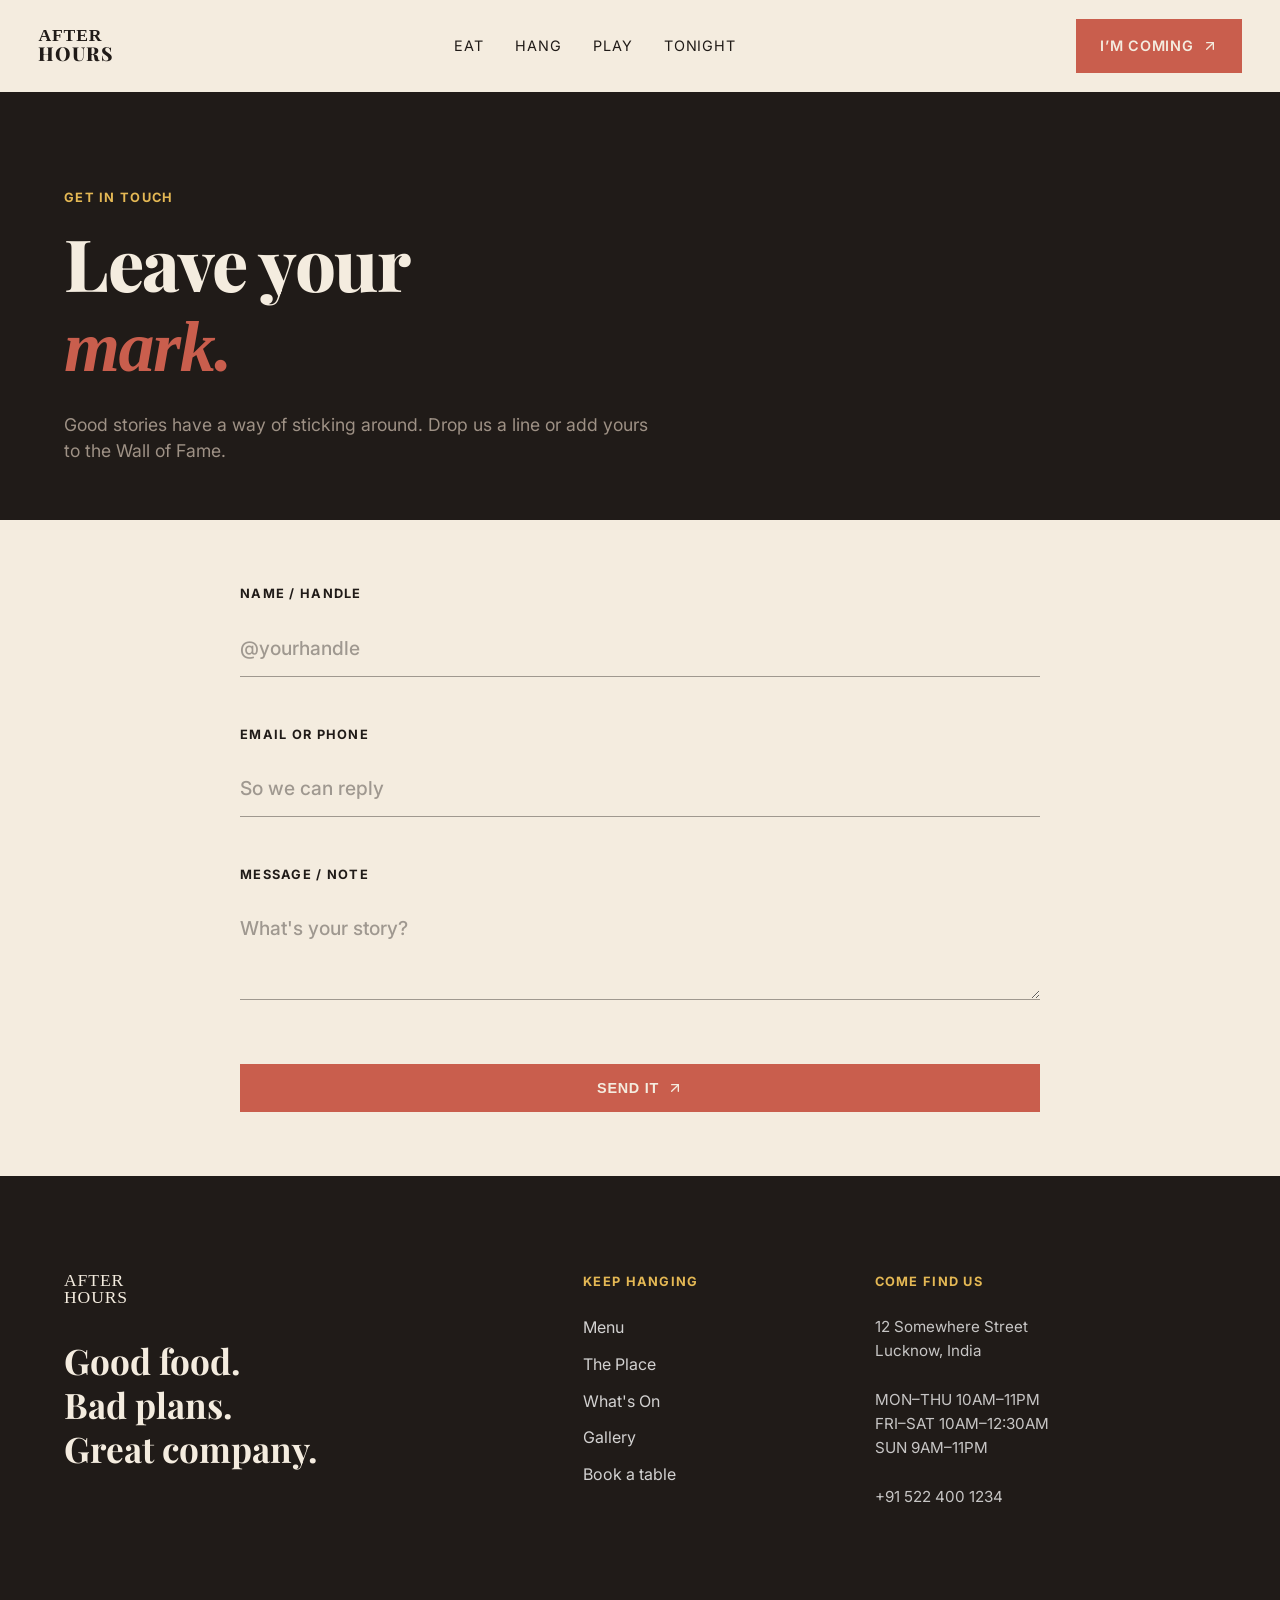
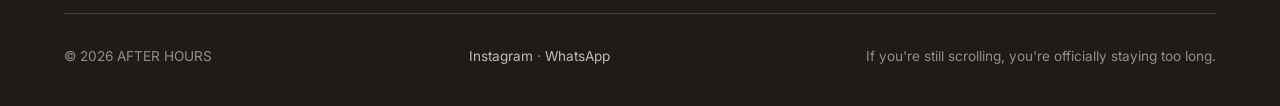
==== commit 10fb7362: "Wrap contact form in cream background to fix contrast" ====
--- a/contact.html
+++ b/contact.html
@@ -13,15 +13,16 @@
   <!-- Navigation -->
   <site-header></site-header>
 
-  <!-- Header -->
-  <section class="contact-header">
-    <h4 class="section-title">GET IN TOUCH</h4>
-    <h1>Leave your mark.</h1>
-    <p>Good stories have a way of sticking around. Drop us a line or add yours to the Wall of Fame.</p>
+  <!-- Page Intro -->
+  <section class="page-intro">
+    <p class="eyebrow yellow">GET IN TOUCH</p>
+    <h1>Leave your<br><em>mark.</em></h1>
+    <p style="margin-top: 1.5rem; color: var(--text-muted-light); font-size: 1.1rem; max-width: 600px;">Good stories have a way of sticking around. Drop us a line or add yours to the Wall of Fame.</p>
   </section>
 
   <!-- Contact Form -->
-  <div class="container booking-container">
+  <main class="page-body">
+    <div class="booking-container">
     <form class="booking-form contact-form">
       <div class="form-group">
         <label for="name" class="eyebrow">Name / Handle</label>
@@ -48,6 +49,7 @@
       </button>
     </form>
   </div>
+  </main>
 
   <!-- Footer -->
   <site-footer></site-footer>
